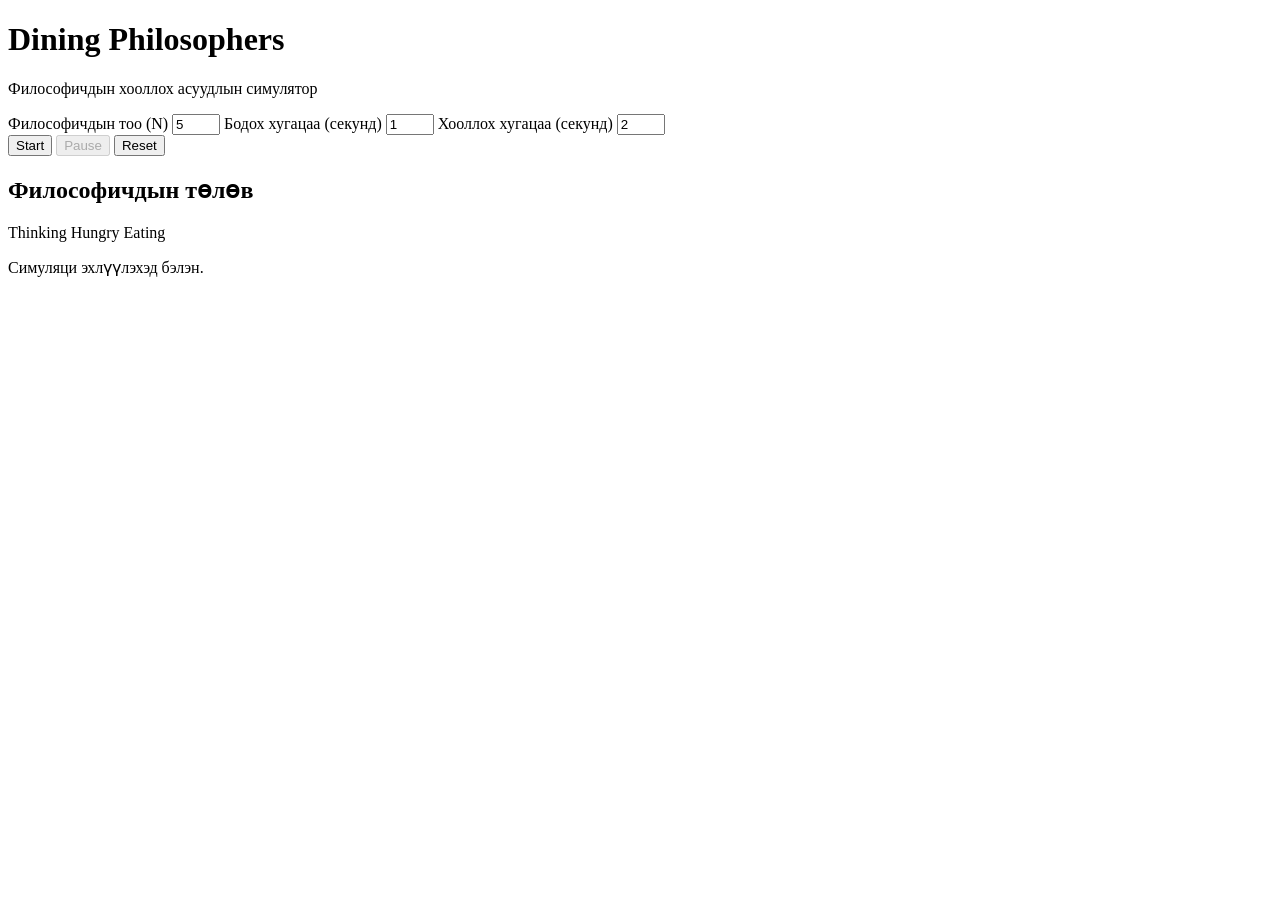
==== frontend/index.html @ 6805239f "Add simulatorAdd initial frontend HTML" ====
<!DOCTYPE html>
<html lang="mn">
<head>
  <meta charset="UTF-8">
  <meta name="viewport" content="width=device-width, initial-scale=1.0">
  <title>Dining Philosophers Simulator</title>
  <link rel="stylesheet" href="style.css">
</head>
<body>
  <main class="container">
    <header>
      <h1>Dining Philosophers</h1>
      <p>Философичдын хооллох асуудлын симулятор</p>
    </header>

    <section class="controls">
      <label>
        Философичдын тоо (N)
        <input id="count" type="number" min="2" max="10" value="5">
      </label>

      <label>
        Бодох хугацаа (секунд)
        <input id="thinkTime" type="number" min="1" max="10" value="1">
      </label>

      <label>
        Хооллох хугацаа (секунд)
        <input id="eatTime" type="number" min="1" max="10" value="2">
      </label>

      <div class="buttons">
        <button id="start">Start</button>
        <button id="pause" disabled>Pause</button>
        <button id="reset">Reset</button>
      </div>
    </section>

    <section class="simulation">
      <h2>Философичдын төлөв</h2>
      <div id="philosophers"></div>
    </section>

    <section class="legend">
      <span><i class="dot thinking-dot"></i> Thinking</span>
      <span><i class="dot hungry-dot"></i> Hungry</span>
      <span><i class="dot eating-dot"></i> Eating</span>
    </section>

    <p id="status" role="status">Симуляци эхлүүлэхэд бэлэн.</p>
  </main>

  <script src="script.js"></script>
</body>
</html>
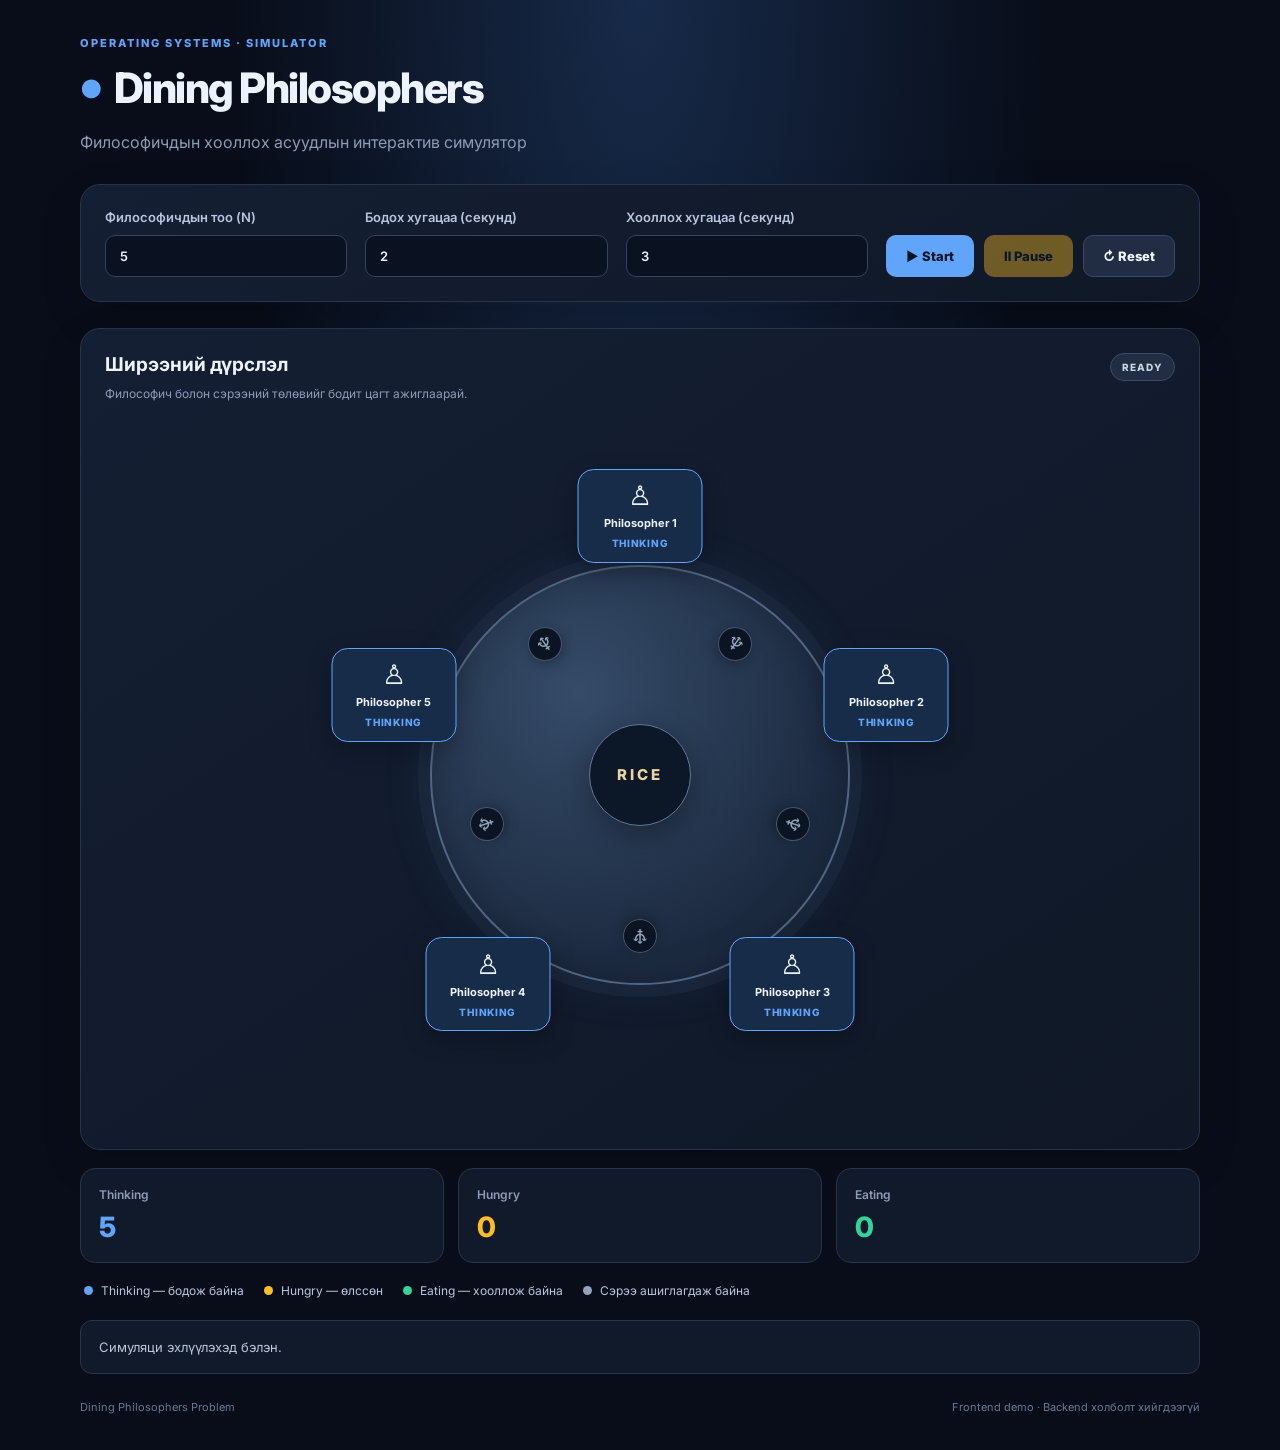
==== commit 9967598b: "feat: implement dining philosophers frontend visualizer" ====
--- a/frontend/index.html
+++ b/frontend/index.html
@@ -1,4 +1,3 @@
-
 <!DOCTYPE html>
 <html lang="mn">
 <head>
@@ -6,12 +5,14 @@
   <meta name="viewport" content="width=device-width, initial-scale=1.0">
   <title>Dining Philosophers Simulator</title>
   <link rel="stylesheet" href="style.css">
+  <script src="script.js" defer></script>
 </head>
 <body>
   <main class="container">
     <header>
+      <div class="eyebrow">OPERATING SYSTEMS · SIMULATOR</div>
       <h1>Dining Philosophers</h1>
-      <p>Философичдын хооллох асуудлын симулятор</p>
+      <p>Философичдын хооллох асуудлын интерактив симулятор</p>
     </header>
 
     <section class="controls">
@@ -22,35 +23,63 @@
 
       <label>
         Бодох хугацаа (секунд)
-        <input id="thinkTime" type="number" min="1" max="10" value="1">
+        <input id="thinkTime" type="number" min="1" max="10" value="2">
       </label>
 
       <label>
         Хооллох хугацаа (секунд)
-        <input id="eatTime" type="number" min="1" max="10" value="2">
+        <input id="eatTime" type="number" min="1" max="10" value="3">
       </label>
 
       <div class="buttons">
-        <button id="start">Start</button>
-        <button id="pause" disabled>Pause</button>
-        <button id="reset">Reset</button>
+        <button id="start" type="button">▶ Start</button>
+        <button id="pause" type="button" disabled>Ⅱ Pause</button>
+        <button id="reset" type="button">↻ Reset</button>
       </div>
     </section>
 
     <section class="simulation">
-      <h2>Философичдын төлөв</h2>
-      <div id="philosophers"></div>
+      <div class="section-heading">
+        <div>
+          <h2>Ширээний дүрслэл</h2>
+          <p class="subheading">Философич болон сэрээний төлөвийг бодит цагт ажиглаарай.</p>
+        </div>
+        <span id="runBadge" class="run-badge">READY</span>
+      </div>
+
+      <div id="philosophers" aria-label="Философичдын дугуй ширээ"></div>
     </section>
 
-    <section class="legend">
-      <span><i class="dot thinking-dot"></i> Thinking</span>
-      <span><i class="dot hungry-dot"></i> Hungry</span>
-      <span><i class="dot eating-dot"></i> Eating</span>
+    <section class="summary">
+      <div class="summary-card">
+        <span class="summary-label">Thinking</span>
+        <strong id="thinkingCount">5</strong>
+      </div>
+      <div class="summary-card">
+        <span class="summary-label">Hungry</span>
+        <strong id="hungryCount">0</strong>
+      </div>
+      <div class="summary-card">
+        <span class="summary-label">Eating</span>
+        <strong id="eatingCount">0</strong>
+      </div>
     </section>
 
-    <p id="status" role="status">Симуляци эхлүүлэхэд бэлэн.</p>
+    <section class="legend" aria-label="Төлөвийн тайлбар">
+      <span><i class="dot thinking-dot"></i> Thinking — бодож байна</span>
+      <span><i class="dot hungry-dot"></i> Hungry — өлссөн</span>
+      <span><i class="dot eating-dot"></i> Eating — хооллож байна</span>
+      <span><i class="dot fork-dot"></i> Сэрээ ашиглагдаж байна</span>
+    </section>
+
+    <p id="status" role="status" aria-live="polite">
+      Симуляци эхлүүлэхэд бэлэн.
+    </p>
+
+    <footer>
+      <span>Dining Philosophers Problem</span>
+      <span>Frontend demo · Backend холболт хийгдээгүй</span>
+    </footer>
   </main>
-
-  <script src="script.js"></script>
 </body>
-</html>
+</html>
--- a/frontend/style.css
+++ b/frontend/style.css
@@ -0,0 +1,509 @@
+@import url('https://fonts.googleapis.com/css2?family=Inter:wght@400;500;600;700;800&display=swap');
+
+:root {
+  color-scheme: dark;
+  --bg: #080d19;
+  --panel: #111a2b;
+  --border: #27344b;
+  --text: #edf3ff;
+  --muted: #8d9bb5;
+  --blue: #60a5fa;
+  --yellow: #fbbf24;
+  --green: #34d399;
+  --red: #fb7185;
+}
+
+* {
+  box-sizing: border-box;
+}
+
+body {
+  margin: 0;
+  min-height: 100vh;
+  padding: 36px 24px;
+  background:
+    radial-gradient(ellipse at 50% 0%, #172a49 0%, transparent 45%),
+    var(--bg);
+  color: var(--text);
+  font-family: 'Inter', Arial, sans-serif;
+}
+
+.container {
+  width: min(1120px, 100%);
+  margin: 0 auto;
+}
+
+header {
+  margin-bottom: 28px;
+}
+
+.eyebrow {
+  margin-bottom: 12px;
+  color: var(--blue);
+  font-size: 11px;
+  font-weight: 800;
+  letter-spacing: 2px;
+}
+
+header h1 {
+  margin: 0 0 10px;
+  font-size: clamp(28px, 4vw, 42px);
+  font-weight: 800;
+  letter-spacing: -1.5px;
+}
+
+header h1::before {
+  content: '●';
+  color: var(--blue);
+  font-size: 25px;
+  margin-right: 12px;
+  vertical-align: 5px;
+}
+
+header p,
+.subheading {
+  color: var(--muted);
+  line-height: 1.7;
+}
+
+.controls,
+.simulation {
+  padding: 24px;
+  background: linear-gradient(145deg, #141f33, #101827);
+  border: 1px solid var(--border);
+  border-radius: 20px;
+  box-shadow: 0 14px 40px #00000020;
+}
+
+.controls {
+  display: flex;
+  flex-wrap: wrap;
+  align-items: end;
+  gap: 18px;
+  margin: 26px 0;
+}
+
+label {
+  display: flex;
+  flex-direction: column;
+  gap: 10px;
+  color: #b8c5dc;
+  font-size: 13px;
+  font-weight: 600;
+  flex: 1 1 150px;
+}
+
+input {
+  width: 100%;
+  min-width: 0;
+  padding: 12px 14px;
+  border: 1px solid #34445f;
+  border-radius: 10px;
+  outline: none;
+  background: #0a1221;
+  color: var(--text);
+  font: inherit;
+  transition: border-color 0.2s, box-shadow 0.2s;
+}
+
+input:focus {
+  border-color: var(--blue);
+  box-shadow: 0 0 0 3px #60a5fa20;
+}
+
+.buttons {
+  display: flex;
+  flex-wrap: wrap;
+  gap: 10px;
+}
+
+button {
+  padding: 12px 19px;
+  border: 1px solid transparent;
+  border-radius: 10px;
+  background: var(--blue);
+  color: #071326;
+  font: inherit;
+  font-size: 13px;
+  font-weight: 800;
+  cursor: pointer;
+  transition: transform 0.2s, filter 0.2s;
+}
+
+button:hover:not(:disabled) {
+  transform: translateY(-2px);
+  filter: brightness(1.12);
+}
+
+button:disabled {
+  opacity: 0.4;
+  cursor: not-allowed;
+}
+
+#pause {
+  background: var(--yellow);
+}
+
+#reset {
+  border-color: #3b4a63;
+  background: #202d43;
+  color: var(--text);
+}
+
+.simulation {
+  overflow: hidden;
+}
+
+.section-heading {
+  display: flex;
+  justify-content: space-between;
+  align-items: flex-start;
+  gap: 16px;
+}
+
+.simulation h2 {
+  margin: 0 0 8px;
+  font-size: 19px;
+}
+
+.subheading {
+  margin: 0;
+  font-size: 12px;
+}
+
+.run-badge {
+  flex-shrink: 0;
+  padding: 7px 11px;
+  border: 1px solid #3b4a63;
+  border-radius: 20px;
+  background: #202d43;
+  color: #cbd5e1;
+  font-size: 10px;
+  font-weight: 800;
+  letter-spacing: 1px;
+}
+
+.run-badge.running {
+  border-color: #16856a;
+  background: #12372f;
+  color: var(--green);
+}
+
+.run-badge.paused {
+  border-color: #a87918;
+  background: #3a2d17;
+  color: var(--yellow);
+}
+
+#philosophers {
+  position: relative;
+  width: min(100%, 700px);
+  min-height: 350px;
+  aspect-ratio: 1;
+  margin: 20px auto 0;
+  isolation: isolate;
+}
+
+#philosophers::before {
+  content: '';
+  position: absolute;
+  z-index: -2;
+  inset: 20%;
+  border: 2px solid #526581;
+  border-radius: 50%;
+  background: radial-gradient(circle at 35% 30%, #354b68, #1c2a40 70%);
+  box-shadow:
+    0 0 0 12px #25344b55,
+    0 0 60px #60a5fa12,
+    inset 0 0 35px #00000035;
+}
+
+#philosophers::after {
+  content: 'RICE';
+  position: absolute;
+  z-index: -1;
+  top: 50%;
+  left: 50%;
+  display: grid;
+  place-items: center;
+  width: 100px;
+  height: 100px;
+  transform: translate(-50%, -50%);
+  border: 1px solid #607895;
+  border-radius: 50%;
+  background: #0c1728;
+  color: #e9d5a1;
+  font-size: 15px;
+  font-weight: 800;
+  letter-spacing: 3px;
+  box-shadow: 0 8px 30px #00000055;
+}
+
+.philosopher {
+  position: absolute;
+  z-index: 2;
+  top: var(--y, 50%);
+  left: var(--x, 50%);
+  display: flex;
+  flex-direction: column;
+  align-items: center;
+  justify-content: center;
+  gap: 7px;
+  width: clamp(76px, 18%, 125px);
+  min-height: 94px;
+  padding: 12px 7px;
+  transform: translate(-50%, -50%);
+  border: 1px solid #42516a;
+  border-radius: 16px;
+  background: #18253a;
+  color: var(--text);
+  text-align: center;
+  box-shadow: 0 8px 25px #00000040;
+  transition: background 0.25s, border-color 0.25s, box-shadow 0.25s;
+}
+
+.philosopher::before {
+  content: '♙';
+  font-size: 27px;
+  line-height: 1;
+}
+
+.philosopher div {
+  font-size: 11px;
+  font-weight: 700;
+}
+
+.philosopher p {
+  margin: 0;
+  font-size: 10px;
+  font-weight: 800;
+  letter-spacing: 0.7px;
+}
+
+.philosopher.thinking {
+  border-color: var(--blue);
+  background: #172c49;
+}
+
+.philosopher.thinking p {
+  color: var(--blue);
+}
+
+.philosopher.hungry {
+  border-color: var(--yellow);
+  background: #3a2d17;
+  box-shadow: 0 0 20px #fbbf2415;
+}
+
+.philosopher.hungry p {
+  color: var(--yellow);
+}
+
+.philosopher.eating {
+  border-color: var(--green);
+  background: #12372f;
+  box-shadow: 0 0 24px #34d39930;
+}
+
+.philosopher.eating p {
+  color: var(--green);
+}
+
+.fork {
+  position: absolute;
+  z-index: 1;
+  top: var(--y, 50%);
+  left: var(--x, 50%);
+  display: grid;
+  place-items: center;
+  width: 34px;
+  height: 34px;
+  transform: translate(-50%, -50%) rotate(var(--angle, 0deg));
+  border: 1px solid #475569;
+  border-radius: 50%;
+  background: #0b1423;
+  color: #94a3b8;
+  font-size: 20px;
+  box-shadow: 0 4px 12px #00000045;
+  transition: background 0.2s, color 0.2s, border-color 0.2s;
+}
+
+.fork.occupied {
+  border-color: var(--green);
+  background: #12372f;
+  color: var(--green);
+}
+
+.summary {
+  display: grid;
+  grid-template-columns: repeat(3, minmax(0, 1fr));
+  gap: 14px;
+  margin-top: 18px;
+}
+
+.summary-card {
+  padding: 18px;
+  border: 1px solid var(--border);
+  border-radius: 15px;
+  background: var(--panel);
+}
+
+.summary-label {
+  display: block;
+  margin-bottom: 8px;
+  color: var(--muted);
+  font-size: 12px;
+  font-weight: 600;
+}
+
+.summary-card strong {
+  font-size: 28px;
+  font-weight: 800;
+}
+
+.summary-card:nth-child(1) strong {
+  color: var(--blue);
+}
+
+.summary-card:nth-child(2) strong {
+  color: var(--yellow);
+}
+
+.summary-card:nth-child(3) strong {
+  color: var(--green);
+}
+
+.legend {
+  display: flex;
+  flex-wrap: wrap;
+  gap: 14px 20px;
+  margin: 20px 4px;
+  color: #bac7dc;
+  font-size: 12px;
+}
+
+.legend span {
+  display: flex;
+  align-items: center;
+  gap: 8px;
+}
+
+.dot {
+  display: inline-block;
+  width: 9px;
+  height: 9px;
+  flex-shrink: 0;
+  border-radius: 50%;
+}
+
+.thinking-dot {
+  background: var(--blue);
+}
+
+.hungry-dot {
+  background: var(--yellow);
+}
+
+.eating-dot {
+  background: var(--green);
+}
+
+.fork-dot {
+  background: #94a3b8;
+}
+
+#status {
+  margin-top: 22px;
+  padding: 16px 18px;
+  border: 1px solid var(--border);
+  border-radius: 12px;
+  background: var(--panel);
+  color: #bac7dc;
+  font-size: 13px;
+  line-height: 1.6;
+}
+
+footer {
+  display: flex;
+  justify-content: space-between;
+  flex-wrap: wrap;
+  gap: 10px;
+  margin-top: 26px;
+  color: #687893;
+  font-size: 11px;
+}
+
+@media (max-width: 600px) {
+  body {
+    padding: 22px 12px;
+  }
+
+  .controls,
+  .simulation {
+    padding: 16px;
+    border-radius: 15px;
+  }
+
+  .controls {
+    align-items: stretch;
+    flex-direction: column;
+  }
+
+  .buttons {
+    display: grid;
+    grid-template-columns: repeat(3, minmax(0, 1fr));
+  }
+
+  .buttons button {
+    padding: 12px 8px;
+  }
+
+  #philosophers {
+    min-height: 300px;
+  }
+
+  .philosopher {
+    width: 25%;
+    min-height: 72px;
+    padding: 7px 3px;
+    gap: 4px;
+    border-radius: 10px;
+  }
+
+  .philosopher::before {
+    font-size: 19px;
+  }
+
+  .philosopher div,
+  .philosopher p {
+    font-size: 8px;
+  }
+
+  #philosophers::after {
+    width: 65px;
+    height: 65px;
+    font-size: 11px;
+  }
+
+  .fork {
+    width: 25px;
+    height: 25px;
+    font-size: 16px;
+  }
+
+  .summary {
+    gap: 8px;
+  }
+
+  .summary-card {
+    padding: 12px;
+  }
+
+  .summary-card strong {
+    font-size: 23px;
+  }
+
+  .section-heading {
+    flex-direction: column;
+  }
+}
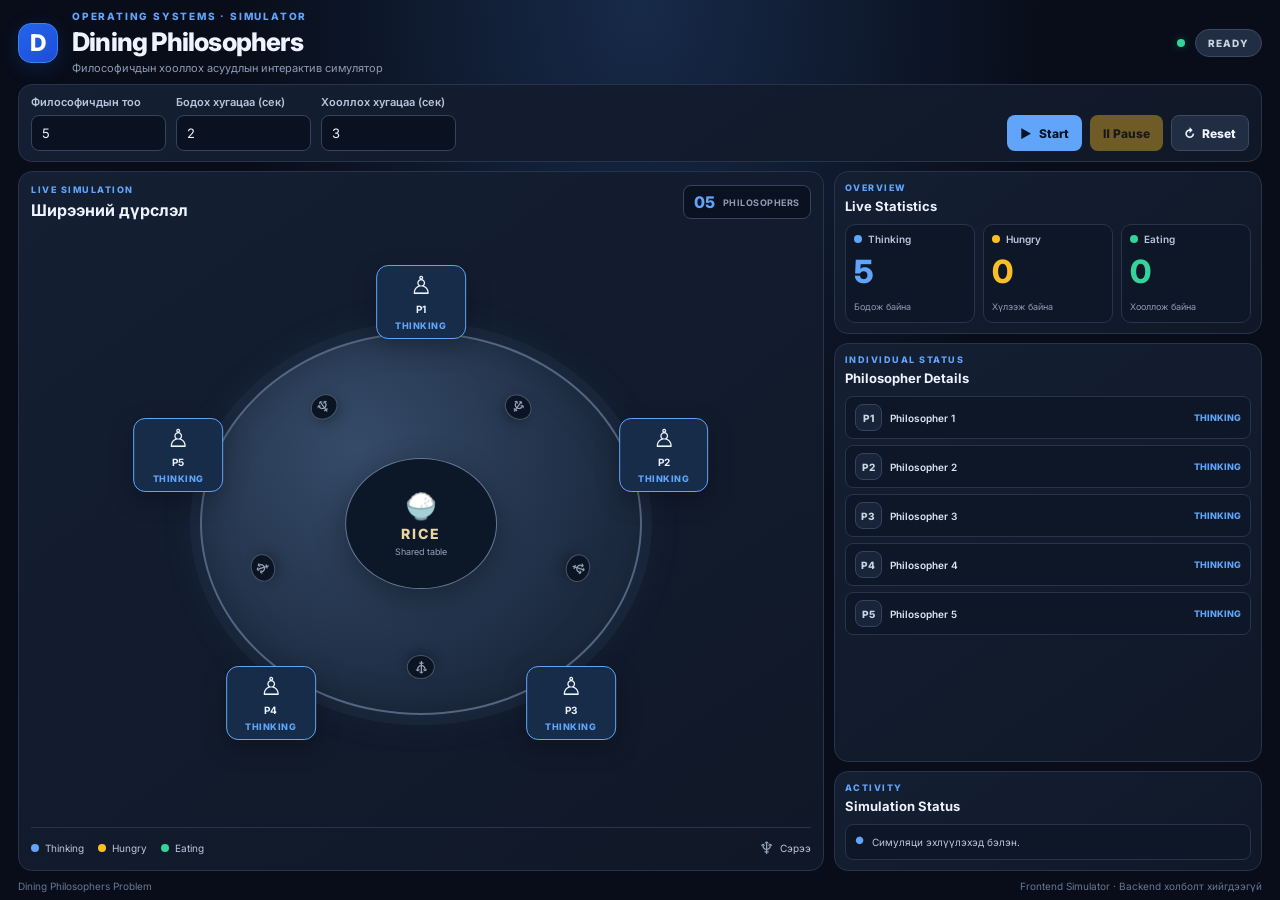
==== commit 230590b9: "update ui 1 panel" ====
--- a/frontend/index.html
+++ b/frontend/index.html
@@ -1,85 +1,224 @@
+
 <!DOCTYPE html>
 <html lang="mn">
 <head>
   <meta charset="UTF-8">
   <meta name="viewport" content="width=device-width, initial-scale=1.0">
+
   <title>Dining Philosophers Simulator</title>
+
+  <link rel="preconnect" href="https://fonts.googleapis.com">
+  <link rel="preconnect" href="https://fonts.gstatic.com" crossorigin>
+  <link
+    href="https://fonts.googleapis.com/css2?family=Inter:wght@400;500;600;700;800&display=swap"
+    rel="stylesheet"
+  >
+
   <link rel="stylesheet" href="style.css">
   <script src="script.js" defer></script>
 </head>
+
 <body>
-  <main class="container">
-    <header>
-      <div class="eyebrow">OPERATING SYSTEMS · SIMULATOR</div>
-      <h1>Dining Philosophers</h1>
-      <p>Философичдын хооллох асуудлын интерактив симулятор</p>
+  <main class="app">
+
+    <!-- HEADER -->
+    <header class="app-header">
+      <div class="brand">
+        <div class="brand-icon">D</div>
+
+        <div>
+          <div class="eyebrow">OPERATING SYSTEMS · SIMULATOR</div>
+          <h1>Dining Philosophers</h1>
+          <p>Философичдын хооллох асуудлын интерактив симулятор</p>
+        </div>
+      </div>
+
+      <div class="header-status">
+        <span class="status-indicator"></span>
+        <span id="runBadge" class="run-badge">READY</span>
+      </div>
     </header>
 
-    <section class="controls">
-      <label>
-        Философичдын тоо (N)
+    <!-- CONTROLS -->
+    <section class="controls-panel">
+      <div class="control-group">
+        <label for="count">Философичдын тоо</label>
         <input id="count" type="number" min="2" max="10" value="5">
-      </label>
-
-      <label>
-        Бодох хугацаа (секунд)
+      </div>
+
+      <div class="control-group">
+        <label for="thinkTime">Бодох хугацаа (сек)</label>
         <input id="thinkTime" type="number" min="1" max="10" value="2">
-      </label>
-
-      <label>
-        Хооллох хугацаа (секунд)
+      </div>
+
+      <div class="control-group">
+        <label for="eatTime">Хооллох хугацаа (сек)</label>
         <input id="eatTime" type="number" min="1" max="10" value="3">
-      </label>
-
-      <div class="buttons">
-        <button id="start" type="button">▶ Start</button>
-        <button id="pause" type="button" disabled>Ⅱ Pause</button>
-        <button id="reset" type="button">↻ Reset</button>
+      </div>
+
+      <div class="control-buttons">
+        <button id="start" class="btn btn-primary" type="button">
+          <span>▶</span> Start
+        </button>
+
+        <button id="pause" class="btn btn-warning" type="button" disabled>
+          <span>Ⅱ</span> Pause
+        </button>
+
+        <button id="reset" class="btn btn-secondary" type="button">
+          <span>↻</span> Reset
+        </button>
       </div>
     </section>
 
-    <section class="simulation">
-      <div class="section-heading">
-        <div>
-          <h2>Ширээний дүрслэл</h2>
-          <p class="subheading">Философич болон сэрээний төлөвийг бодит цагт ажиглаарай.</p>
-        </div>
-        <span id="runBadge" class="run-badge">READY</span>
-      </div>
-
-      <div id="philosophers" aria-label="Философичдын дугуй ширээ"></div>
+    <!-- MAIN DASHBOARD -->
+    <section class="dashboard">
+
+      <!-- LEFT: SIMULATION TABLE -->
+      <section class="simulation-panel">
+
+        <div class="panel-heading">
+          <div>
+            <div class="panel-eyebrow">LIVE SIMULATION</div>
+            <h2>Ширээний дүрслэл</h2>
+          </div>
+
+          <div class="table-counter">
+            <span id="philosopherTotal">05</span>
+            <span>PHILOSOPHERS</span>
+          </div>
+        </div>
+
+        <div class="table-stage">
+          <div id="philosophers" aria-label="Философичдын дугуй ширээ">
+
+            <div class="table-center">
+              <div class="rice-icon">🍚</div>
+              <span>RICE</span>
+              <small>Shared table</small>
+            </div>
+
+          </div>
+        </div>
+
+        <div class="table-footer">
+          <div class="table-legend">
+            <span>
+              <i class="legend-dot thinking-dot"></i>
+              Thinking
+            </span>
+
+            <span>
+              <i class="legend-dot hungry-dot"></i>
+              Hungry
+            </span>
+
+            <span>
+              <i class="legend-dot eating-dot"></i>
+              Eating
+            </span>
+          </div>
+
+          <div class="fork-legend">
+            <span class="fork-symbol">♆</span>
+            Сэрээ
+          </div>
+        </div>
+
+      </section>
+
+      <!-- RIGHT: INFORMATION PANEL -->
+      <aside class="information-panel">
+
+        <!-- STATISTICS -->
+        <section class="stats-panel">
+
+          <div class="panel-heading compact-heading">
+            <div>
+              <div class="panel-eyebrow">OVERVIEW</div>
+              <h2>Live Statistics</h2>
+            </div>
+          </div>
+
+          <div class="stats-grid">
+
+            <div class="stat-card thinking-card">
+              <div class="stat-top">
+                <span class="legend-dot thinking-dot"></span>
+                <span>Thinking</span>
+              </div>
+
+              <strong id="thinkingCount">5</strong>
+              <small>Бодож байна</small>
+            </div>
+
+            <div class="stat-card hungry-card">
+              <div class="stat-top">
+                <span class="legend-dot hungry-dot"></span>
+                <span>Hungry</span>
+              </div>
+
+              <strong id="hungryCount">0</strong>
+              <small>Хүлээж байна</small>
+            </div>
+
+            <div class="stat-card eating-card">
+              <div class="stat-top">
+                <span class="legend-dot eating-dot"></span>
+                <span>Eating</span>
+              </div>
+
+              <strong id="eatingCount">0</strong>
+              <small>Хооллож байна</small>
+            </div>
+
+          </div>
+
+        </section>
+
+        <!-- PHILOSOPHER DETAILS -->
+        <section class="philosopher-panel">
+
+          <div class="panel-heading compact-heading">
+            <div>
+              <div class="panel-eyebrow">INDIVIDUAL STATUS</div>
+              <h2>Philosopher Details</h2>
+            </div>
+          </div>
+
+          <div id="philosopherDetails" class="philosopher-details"></div>
+
+        </section>
+
+        <!-- EVENT LOG -->
+        <section class="event-panel">
+
+          <div class="panel-heading compact-heading">
+            <div>
+              <div class="panel-eyebrow">ACTIVITY</div>
+              <h2>Simulation Status</h2>
+            </div>
+          </div>
+
+          <div class="event-content">
+            <span class="event-icon">●</span>
+            <p id="status" role="status" aria-live="polite">
+              Симуляци эхлүүлэхэд бэлэн.
+            </p>
+          </div>
+
+        </section>
+
+      </aside>
+
     </section>
 
-    <section class="summary">
-      <div class="summary-card">
-        <span class="summary-label">Thinking</span>
-        <strong id="thinkingCount">5</strong>
-      </div>
-      <div class="summary-card">
-        <span class="summary-label">Hungry</span>
-        <strong id="hungryCount">0</strong>
-      </div>
-      <div class="summary-card">
-        <span class="summary-label">Eating</span>
-        <strong id="eatingCount">0</strong>
-      </div>
-    </section>
-
-    <section class="legend" aria-label="Төлөвийн тайлбар">
-      <span><i class="dot thinking-dot"></i> Thinking — бодож байна</span>
-      <span><i class="dot hungry-dot"></i> Hungry — өлссөн</span>
-      <span><i class="dot eating-dot"></i> Eating — хооллож байна</span>
-      <span><i class="dot fork-dot"></i> Сэрээ ашиглагдаж байна</span>
-    </section>
-
-    <p id="status" role="status" aria-live="polite">
-      Симуляци эхлүүлэхэд бэлэн.
-    </p>
-
-    <footer>
+    <!-- FOOTER -->
+    <footer class="app-footer">
       <span>Dining Philosophers Problem</span>
-      <span>Frontend demo · Backend холболт хийгдээгүй</span>
+      <span>Frontend Simulator · Backend холболт хийгдээгүй</span>
     </footer>
+
   </main>
 </body>
-</html>+</html>
--- a/frontend/style.css
+++ b/frontend/style.css
@@ -1,183 +1,155 @@
-@import url('https://fonts.googleapis.com/css2?family=Inter:wght@400;500;600;700;800&display=swap');
 
 :root {
   color-scheme: dark;
+
   --bg: #080d19;
   --panel: #111a2b;
+  --panel-light: #17243a;
   --border: #27344b;
+
   --text: #edf3ff;
   --muted: #8d9bb5;
+
   --blue: #60a5fa;
   --yellow: #fbbf24;
   --green: #34d399;
   --red: #fb7185;
+
+  --radius: 14px;
 }
 
 * {
   box-sizing: border-box;
 }
 
+html {
+  height: 100%;
+}
+
 body {
   margin: 0;
-  min-height: 100vh;
-  padding: 36px 24px;
+  min-height: 100%;
   background:
     radial-gradient(ellipse at 50% 0%, #172a49 0%, transparent 45%),
     var(--bg);
+
   color: var(--text);
-  font-family: 'Inter', Arial, sans-serif;
-}
-
-.container {
-  width: min(1120px, 100%);
+  font-family: "Inter", Arial, sans-serif;
+}
+
+button,
+input {
+  font: inherit;
+}
+
+/* APP LAYOUT */
+
+.app {
+  width: 100%;
+  max-width: 1920px;
+  height: 100vh;
+  height: 100dvh;
+
   margin: 0 auto;
-}
-
-header {
-  margin-bottom: 28px;
+  padding: 14px 24px 10px;
+
+  display: flex;
+  flex-direction: column;
+  gap: 12px;
+
+  overflow: hidden;
+}
+
+/* HEADER */
+
+.app-header {
+  display: flex;
+  align-items: center;
+  justify-content: space-between;
+  gap: 20px;
+
+  flex-shrink: 0;
+  min-height: 66px;
+}
+
+.brand {
+  display: flex;
+  align-items: center;
+  gap: 14px;
+}
+
+.brand-icon {
+  display: grid;
+  place-items: center;
+
+  width: 46px;
+  height: 46px;
+
+  flex-shrink: 0;
+
+  border: 1px solid #3b82f6;
+  border-radius: 13px;
+
+  background: linear-gradient(145deg, #2563eb, #1d4ed8);
+
+  color: white;
+  font-size: 23px;
+  font-weight: 800;
+
+  box-shadow: 0 5px 20px #2563eb30;
 }
 
 .eyebrow {
-  margin-bottom: 12px;
+  margin-bottom: 4px;
+
   color: var(--blue);
+  font-size: 10px;
+  font-weight: 800;
+  letter-spacing: 1.8px;
+}
+
+.app-header h1 {
+  margin: 0;
+
+  font-size: clamp(20px, 2vw, 28px);
+  font-weight: 800;
+  letter-spacing: -0.8px;
+}
+
+.app-header p {
+  margin: 4px 0 0;
+
+  color: var(--muted);
   font-size: 11px;
-  font-weight: 800;
-  letter-spacing: 2px;
-}
-
-header h1 {
-  margin: 0 0 10px;
-  font-size: clamp(28px, 4vw, 42px);
-  font-weight: 800;
-  letter-spacing: -1.5px;
-}
-
-header h1::before {
-  content: '●';
-  color: var(--blue);
-  font-size: 25px;
-  margin-right: 12px;
-  vertical-align: 5px;
-}
-
-header p,
-.subheading {
-  color: var(--muted);
-  line-height: 1.7;
-}
-
-.controls,
-.simulation {
-  padding: 24px;
-  background: linear-gradient(145deg, #141f33, #101827);
-  border: 1px solid var(--border);
-  border-radius: 20px;
-  box-shadow: 0 14px 40px #00000020;
-}
-
-.controls {
-  display: flex;
-  flex-wrap: wrap;
-  align-items: end;
-  gap: 18px;
-  margin: 26px 0;
-}
-
-label {
-  display: flex;
-  flex-direction: column;
+}
+
+.header-status {
+  display: flex;
+  align-items: center;
   gap: 10px;
-  color: #b8c5dc;
-  font-size: 13px;
-  font-weight: 600;
-  flex: 1 1 150px;
-}
-
-input {
-  width: 100%;
-  min-width: 0;
-  padding: 12px 14px;
-  border: 1px solid #34445f;
-  border-radius: 10px;
-  outline: none;
-  background: #0a1221;
-  color: var(--text);
-  font: inherit;
-  transition: border-color 0.2s, box-shadow 0.2s;
-}
-
-input:focus {
-  border-color: var(--blue);
-  box-shadow: 0 0 0 3px #60a5fa20;
-}
-
-.buttons {
-  display: flex;
-  flex-wrap: wrap;
-  gap: 10px;
-}
-
-button {
-  padding: 12px 19px;
-  border: 1px solid transparent;
-  border-radius: 10px;
-  background: var(--blue);
-  color: #071326;
-  font: inherit;
-  font-size: 13px;
-  font-weight: 800;
-  cursor: pointer;
-  transition: transform 0.2s, filter 0.2s;
-}
-
-button:hover:not(:disabled) {
-  transform: translateY(-2px);
-  filter: brightness(1.12);
-}
-
-button:disabled {
-  opacity: 0.4;
-  cursor: not-allowed;
-}
-
-#pause {
-  background: var(--yellow);
-}
-
-#reset {
-  border-color: #3b4a63;
-  background: #202d43;
-  color: var(--text);
-}
-
-.simulation {
-  overflow: hidden;
-}
-
-.section-heading {
-  display: flex;
-  justify-content: space-between;
-  align-items: flex-start;
-  gap: 16px;
-}
-
-.simulation h2 {
-  margin: 0 0 8px;
-  font-size: 19px;
-}
-
-.subheading {
-  margin: 0;
-  font-size: 12px;
+
+  flex-shrink: 0;
+}
+
+.status-indicator {
+  width: 8px;
+  height: 8px;
+
+  border-radius: 50%;
+  background: var(--green);
+
+  box-shadow: 0 0 10px #34d39950;
 }
 
 .run-badge {
-  flex-shrink: 0;
-  padding: 7px 11px;
+  padding: 7px 12px;
+
   border: 1px solid #3b4a63;
   border-radius: 20px;
+
   background: #202d43;
   color: #cbd5e1;
+
   font-size: 10px;
   font-weight: 800;
   letter-spacing: 1px;
@@ -195,89 +167,352 @@
   color: var(--yellow);
 }
 
+/* CONTROLS */
+
+.controls-panel {
+  display: flex;
+  align-items: end;
+  gap: 14px;
+
+  flex-shrink: 0;
+
+  padding: 12px 16px;
+
+  border: 1px solid var(--border);
+  border-radius: var(--radius);
+
+  background: linear-gradient(145deg, #141f33, #101827);
+}
+
+.control-group {
+  display: flex;
+  flex-direction: column;
+  gap: 6px;
+
+  width: 150px;
+  min-width: 0;
+}
+
+.control-group label {
+  color: #b8c5dc;
+  font-size: 11px;
+  font-weight: 600;
+}
+
+.control-group input {
+  width: 100%;
+  height: 36px;
+
+  padding: 0 10px;
+
+  border: 1px solid #34445f;
+  border-radius: 8px;
+
+  outline: none;
+
+  background: #0a1221;
+  color: var(--text);
+
+  font-size: 13px;
+
+  transition:
+    border-color 0.2s,
+    box-shadow 0.2s;
+}
+
+.control-group input:focus {
+  border-color: var(--blue);
+  box-shadow: 0 0 0 3px #60a5fa20;
+}
+
+.control-buttons {
+  display: flex;
+  gap: 8px;
+
+  margin-left: auto;
+}
+
+.btn {
+  display: inline-flex;
+  align-items: center;
+  justify-content: center;
+  gap: 7px;
+
+  height: 36px;
+  padding: 0 15px;
+
+  border: 1px solid transparent;
+  border-radius: 8px;
+
+  font-size: 12px;
+  font-weight: 800;
+
+  cursor: pointer;
+
+  transition:
+    transform 0.2s,
+    filter 0.2s;
+}
+
+.btn:hover:not(:disabled) {
+  transform: translateY(-1px);
+  filter: brightness(1.1);
+}
+
+.btn:disabled {
+  opacity: 0.4;
+  cursor: not-allowed;
+}
+
+.btn-primary {
+  background: var(--blue);
+  color: #071326;
+}
+
+.btn-warning {
+  background: var(--yellow);
+  color: #241805;
+}
+
+.btn-secondary {
+  border-color: #3b4a63;
+  background: #202d43;
+  color: var(--text);
+}
+
+/* MAIN DASHBOARD */
+
+.dashboard {
+  display: grid;
+
+  grid-template-columns:
+    minmax(0, 1.65fr)
+    minmax(310px, 0.85fr);
+
+  gap: 14px;
+
+  flex: 1;
+  min-height: 0;
+}
+
+/* PANEL SHARED */
+
+.simulation-panel,
+.information-panel > section {
+  border: 1px solid var(--border);
+  border-radius: var(--radius);
+
+  background: linear-gradient(145deg, #141f33, #101827);
+}
+
+.simulation-panel {
+  display: flex;
+  flex-direction: column;
+
+  min-width: 0;
+  min-height: 0;
+
+  padding: 16px;
+
+  overflow: hidden;
+}
+
+.panel-heading {
+  display: flex;
+  align-items: center;
+  justify-content: space-between;
+  gap: 12px;
+
+  flex-shrink: 0;
+}
+
+.panel-eyebrow {
+  margin-bottom: 5px;
+
+  color: var(--blue);
+  font-size: 9px;
+  font-weight: 800;
+  letter-spacing: 1.5px;
+}
+
+.panel-heading h2 {
+  margin: 0;
+
+  font-size: 16px;
+  font-weight: 700;
+}
+
+.table-counter {
+  display: flex;
+  align-items: center;
+  gap: 8px;
+
+  padding: 6px 10px;
+
+  border: 1px solid #34445f;
+  border-radius: 8px;
+
+  background: #0a1221;
+}
+
+.table-counter span:first-child {
+  color: var(--blue);
+  font-size: 16px;
+  font-weight: 800;
+}
+
+.table-counter span:last-child {
+  color: var(--muted);
+  font-size: 9px;
+  font-weight: 700;
+  letter-spacing: 0.5px;
+}
+
+/* TABLE STAGE */
+
+.table-stage {
+  display: flex;
+  align-items: center;
+  justify-content: center;
+
+  flex: 1;
+  min-height: 0;
+
+  padding: 4px;
+}
+
 #philosophers {
   position: relative;
-  width: min(100%, 700px);
-  min-height: 350px;
+
+  width: min(100%, 100%, calc(100dvh - 210px));
+  max-height: 100%;
   aspect-ratio: 1;
-  margin: 20px auto 0;
+
   isolation: isolate;
 }
 
+/* TABLE */
+
 #philosophers::before {
-  content: '';
+  content: "";
+
   position: absolute;
   z-index: -2;
-  inset: 20%;
+
+  inset: 18%;
+
   border: 2px solid #526581;
   border-radius: 50%;
-  background: radial-gradient(circle at 35% 30%, #354b68, #1c2a40 70%);
+
+  background:
+    radial-gradient(circle at 35% 30%, #354b68, #1c2a40 70%);
+
   box-shadow:
-    0 0 0 12px #25344b55,
-    0 0 60px #60a5fa12,
+    0 0 0 10px #25344b55,
+    0 0 50px #60a5fa12,
     inset 0 0 35px #00000035;
 }
 
-#philosophers::after {
-  content: 'RICE';
+/* TABLE CENTER */
+
+.table-center {
   position: absolute;
   z-index: -1;
+
   top: 50%;
   left: 50%;
-  display: grid;
-  place-items: center;
-  width: 100px;
-  height: 100px;
+
+  display: flex;
+  flex-direction: column;
+  align-items: center;
+  justify-content: center;
+  gap: 4px;
+
+  width: 22%;
+  height: 22%;
+
   transform: translate(-50%, -50%);
+
   border: 1px solid #607895;
   border-radius: 50%;
+
   background: #0c1728;
+
+  box-shadow: 0 8px 30px #00000055;
+}
+
+.rice-icon {
+  font-size: clamp(16px, 2vw, 30px);
+}
+
+.table-center > span {
   color: #e9d5a1;
-  font-size: 15px;
+  font-size: clamp(10px, 1.1vw, 15px);
   font-weight: 800;
-  letter-spacing: 3px;
-  box-shadow: 0 8px 30px #00000055;
-}
+  letter-spacing: 2px;
+}
+
+.table-center small {
+  color: #94a3b8;
+  font-size: clamp(7px, 0.7vw, 10px);
+}
+
+/* PHILOSOPHERS */
 
 .philosopher {
   position: absolute;
   z-index: 2;
+
   top: var(--y, 50%);
   left: var(--x, 50%);
+
   display: flex;
   flex-direction: column;
   align-items: center;
   justify-content: center;
-  gap: 7px;
-  width: clamp(76px, 18%, 125px);
-  min-height: 94px;
-  padding: 12px 7px;
+  gap: 5px;
+
+  width: clamp(66px, 13%, 108px);
+  min-height: 70px;
+
+  padding: 7px 4px;
+
   transform: translate(-50%, -50%);
+
   border: 1px solid #42516a;
-  border-radius: 16px;
+  border-radius: 12px;
+
   background: #18253a;
   color: var(--text);
+
   text-align: center;
+
   box-shadow: 0 8px 25px #00000040;
-  transition: background 0.25s, border-color 0.25s, box-shadow 0.25s;
+
+  transition:
+    background 0.25s,
+    border-color 0.25s,
+    box-shadow 0.25s;
 }
 
 .philosopher::before {
-  content: '♙';
-  font-size: 27px;
+  content: "♙";
+
+  font-size: clamp(18px, 2vw, 25px);
   line-height: 1;
 }
 
 .philosopher div {
-  font-size: 11px;
+  font-size: 10px;
   font-weight: 700;
 }
 
 .philosopher p {
   margin: 0;
-  font-size: 10px;
+
+  font-size: 9px;
   font-weight: 800;
-  letter-spacing: 0.7px;
+  letter-spacing: 0.5px;
 }
 
 .philosopher.thinking {
@@ -292,6 +527,7 @@
 .philosopher.hungry {
   border-color: var(--yellow);
   background: #3a2d17;
+
   box-shadow: 0 0 20px #fbbf2415;
 }
 
@@ -302,30 +538,47 @@
 .philosopher.eating {
   border-color: var(--green);
   background: #12372f;
+
   box-shadow: 0 0 24px #34d39930;
 }
 
 .philosopher.eating p {
   color: var(--green);
 }
+
+/* FORKS */
 
 .fork {
   position: absolute;
   z-index: 1;
+
   top: var(--y, 50%);
   left: var(--x, 50%);
+
   display: grid;
   place-items: center;
-  width: 34px;
-  height: 34px;
-  transform: translate(-50%, -50%) rotate(var(--angle, 0deg));
+
+  width: clamp(24px, 4%, 32px);
+  height: clamp(24px, 4%, 32px);
+
+  transform:
+    translate(-50%, -50%)
+    rotate(var(--angle, 0deg));
+
   border: 1px solid #475569;
   border-radius: 50%;
+
   background: #0b1423;
   color: #94a3b8;
-  font-size: 20px;
+
+  font-size: 17px;
+
   box-shadow: 0 4px 12px #00000045;
-  transition: background 0.2s, color 0.2s, border-color 0.2s;
+
+  transition:
+    background 0.2s,
+    color 0.2s,
+    border-color 0.2s;
 }
 
 .fork.occupied {
@@ -334,65 +587,257 @@
   color: var(--green);
 }
 
-.summary {
+/* TABLE FOOTER */
+
+.table-footer {
+  display: flex;
+  align-items: center;
+  justify-content: space-between;
+  gap: 10px;
+
+  flex-shrink: 0;
+
+  padding-top: 10px;
+
+  border-top: 1px solid #27344b;
+}
+
+.table-legend {
+  display: flex;
+  flex-wrap: wrap;
+  gap: 14px;
+}
+
+.table-legend span,
+.fork-legend {
+  display: flex;
+  align-items: center;
+  gap: 6px;
+
+  color: #bac7dc;
+  font-size: 10px;
+}
+
+.fork-symbol {
+  color: #94a3b8;
+  font-size: 17px;
+}
+
+/* RIGHT PANEL */
+
+.information-panel {
+  display: flex;
+  flex-direction: column;
+  gap: 12px;
+
+  min-width: 0;
+  min-height: 0;
+}
+
+.information-panel > section {
+  padding: 13px;
+}
+
+.compact-heading {
+  margin-bottom: 10px;
+}
+
+.compact-heading h2 {
+  font-size: 13px;
+}
+
+/* STATISTICS */
+
+.stats-panel {
+  flex-shrink: 0;
+}
+
+.stats-grid {
   display: grid;
   grid-template-columns: repeat(3, minmax(0, 1fr));
-  gap: 14px;
-  margin-top: 18px;
-}
-
-.summary-card {
-  padding: 18px;
+  gap: 8px;
+}
+
+.stat-card {
+  min-width: 0;
+
+  padding: 10px;
+
   border: 1px solid var(--border);
-  border-radius: 15px;
-  background: var(--panel);
-}
-
-.summary-label {
+  border-radius: 10px;
+
+  background: #0d1728;
+}
+
+.stat-top {
+  display: flex;
+  align-items: center;
+  gap: 6px;
+
+  color: #bac7dc;
+  font-size: 10px;
+  font-weight: 600;
+}
+
+.stat-card strong {
   display: block;
-  margin-bottom: 8px;
+
+  margin: 7px 0 3px;
+
+  font-size: clamp(22px, 2.5vw, 32px);
+  font-weight: 800;
+}
+
+.stat-card small {
   color: var(--muted);
-  font-size: 12px;
+  font-size: 9px;
+}
+
+.thinking-card strong {
+  color: var(--blue);
+}
+
+.hungry-card strong {
+  color: var(--yellow);
+}
+
+.eating-card strong {
+  color: var(--green);
+}
+
+/* DETAILS */
+
+.philosopher-panel {
+  display: flex;
+  flex-direction: column;
+
+  flex: 1;
+  min-height: 0;
+}
+
+.philosopher-details {
+  display: flex;
+  flex-direction: column;
+  gap: 6px;
+
+  min-height: 0;
+
+  overflow-y: auto;
+
+  scrollbar-width: thin;
+  scrollbar-color: #34445f transparent;
+}
+
+.philosopher-row {
+  display: flex;
+  align-items: center;
+  justify-content: space-between;
+  gap: 8px;
+
+  padding: 7px 9px;
+
+  border: 1px solid #27344b;
+  border-radius: 8px;
+
+  background: #0d1728;
+}
+
+.philosopher-row-left {
+  display: flex;
+  align-items: center;
+  gap: 8px;
+
+  min-width: 0;
+}
+
+.philosopher-number {
+  display: grid;
+  place-items: center;
+
+  width: 27px;
+  height: 27px;
+
+  flex-shrink: 0;
+
+  border: 1px solid #34445f;
+  border-radius: 8px;
+
+  background: #17243a;
+  color: #cbd5e1;
+
+  font-size: 10px;
+  font-weight: 800;
+}
+
+.philosopher-name {
+  color: #dbe5f5;
+  font-size: 10px;
   font-weight: 600;
 }
 
-.summary-card strong {
-  font-size: 28px;
+.philosopher-state {
+  flex-shrink: 0;
+
+  font-size: 9px;
   font-weight: 800;
 }
 
-.summary-card:nth-child(1) strong {
+.philosopher-row.thinking .philosopher-state {
   color: var(--blue);
 }
 
-.summary-card:nth-child(2) strong {
+.philosopher-row.hungry .philosopher-state {
   color: var(--yellow);
 }
 
-.summary-card:nth-child(3) strong {
+.philosopher-row.eating .philosopher-state {
   color: var(--green);
 }
 
-.legend {
-  display: flex;
-  flex-wrap: wrap;
-  gap: 14px 20px;
-  margin: 20px 4px;
+/* STATUS */
+
+.event-panel {
+  flex-shrink: 0;
+}
+
+.event-content {
+  display: flex;
+  align-items: flex-start;
+  gap: 8px;
+
+  padding: 9px;
+
+  border: 1px solid #27344b;
+  border-radius: 8px;
+
+  background: #0d1728;
+}
+
+.event-icon {
+  flex-shrink: 0;
+
+  color: var(--blue);
+  font-size: 10px;
+}
+
+#status {
+  margin: 0;
+
   color: #bac7dc;
-  font-size: 12px;
-}
-
-.legend span {
-  display: flex;
-  align-items: center;
-  gap: 8px;
-}
-
-.dot {
+  font-size: 10px;
+  line-height: 1.6;
+}
+
+/* LEGEND */
+
+.legend-dot {
   display: inline-block;
-  width: 9px;
-  height: 9px;
-  flex-shrink: 0;
+
+  width: 8px;
+  height: 8px;
+
+  flex-shrink: 0;
+
   border-radius: 50%;
 }
 
@@ -408,102 +853,339 @@
   background: var(--green);
 }
 
-.fork-dot {
-  background: #94a3b8;
-}
-
-#status {
-  margin-top: 22px;
-  padding: 16px 18px;
-  border: 1px solid var(--border);
-  border-radius: 12px;
-  background: var(--panel);
-  color: #bac7dc;
-  font-size: 13px;
-  line-height: 1.6;
-}
-
-footer {
-  display: flex;
+/* FOOTER */
+
+.app-footer {
+  display: flex;
+  align-items: center;
   justify-content: space-between;
-  flex-wrap: wrap;
   gap: 10px;
-  margin-top: 26px;
+
+  flex-shrink: 0;
+
   color: #687893;
-  font-size: 11px;
-}
+  font-size: 10px;
+}
+
+/* 1366 x 768 */
+
+@media (max-width: 1500px) {
+  .app {
+    padding: 10px 18px 8px;
+    gap: 9px;
+  }
+
+  .app-header {
+    min-height: 58px;
+  }
+
+  .brand-icon {
+    width: 40px;
+    height: 40px;
+  }
+
+  .controls-panel {
+    padding: 10px 12px;
+    gap: 10px;
+  }
+
+  .control-group {
+    width: 135px;
+  }
+
+  .btn {
+    padding: 0 12px;
+  }
+
+  .dashboard {
+    grid-template-columns:
+      minmax(0, 1.6fr)
+      minmax(300px, 0.85fr);
+
+    gap: 10px;
+  }
+
+  .simulation-panel {
+    padding: 12px;
+  }
+
+  .information-panel {
+    gap: 9px;
+  }
+
+  .information-panel > section {
+    padding: 10px;
+  }
+
+  .stat-card {
+    padding: 8px;
+  }
+
+  .philosopher {
+    min-height: 62px;
+  }
+}
+
+/* LARGE DESKTOP */
+
+@media (min-width: 1501px) {
+  .app {
+    padding: 20px 32px 14px;
+    gap: 16px;
+  }
+
+  .app-header {
+    min-height: 80px;
+  }
+
+  .controls-panel {
+    padding: 16px 20px;
+    gap: 20px;
+  }
+
+  .control-group {
+    width: 175px;
+  }
+
+  .control-group input,
+  .btn {
+    height: 42px;
+  }
+
+  .dashboard {
+    gap: 18px;
+  }
+
+  .simulation-panel {
+    padding: 22px;
+  }
+
+  .information-panel {
+    gap: 16px;
+  }
+
+  .information-panel > section {
+    padding: 18px;
+  }
+
+  .philosopher {
+    min-height: 90px;
+    border-radius: 16px;
+  }
+
+  .philosopher div {
+    font-size: 12px;
+  }
+
+  .philosopher p {
+    font-size: 10px;
+  }
+
+  .philosopher-row {
+    padding: 10px 12px;
+  }
+
+  .philosopher-name {
+    font-size: 11px;
+  }
+
+  .philosopher-state {
+    font-size: 10px;
+  }
+}
+
+/* TABLET */
+
+@media (max-width: 900px) {
+  .app {
+    height: auto;
+    min-height: 100dvh;
+
+    overflow: visible;
+  }
+
+  .dashboard {
+    grid-template-columns: 1fr;
+  }
+
+  .simulation-panel {
+    min-height: 500px;
+  }
+
+  #philosophers {
+    width: min(100%, 500px);
+  }
+
+  .information-panel {
+    display: grid;
+    grid-template-columns: 1fr 1fr;
+  }
+
+  .philosopher-panel {
+    min-height: 300px;
+  }
+}
+
+/* MOBILE */
 
 @media (max-width: 600px) {
-  body {
-    padding: 22px 12px;
-  }
-
-  .controls,
-  .simulation {
-    padding: 16px;
-    border-radius: 15px;
-  }
-
-  .controls {
+  .app {
+    padding: 12px;
+    gap: 12px;
+  }
+
+  .app-header {
+    align-items: flex-start;
+  }
+
+  .brand {
+    gap: 10px;
+  }
+
+  .brand-icon {
+    width: 36px;
+    height: 36px;
+  }
+
+  .app-header h1 {
+    font-size: 19px;
+  }
+
+  .app-header p {
+    font-size: 10px;
+  }
+
+  .eyebrow {
+    font-size: 8px;
+    letter-spacing: 1px;
+  }
+
+  .header-status {
+    gap: 5px;
+  }
+
+  .run-badge {
+    padding: 6px 8px;
+    font-size: 8px;
+  }
+
+  .controls-panel {
+    flex-direction: column;
     align-items: stretch;
-    flex-direction: column;
-  }
-
-  .buttons {
+
+    padding: 12px;
+  }
+
+  .control-group {
+    width: 100%;
+  }
+
+  .control-buttons {
     display: grid;
     grid-template-columns: repeat(3, minmax(0, 1fr));
-  }
-
-  .buttons button {
-    padding: 12px 8px;
-  }
-
-  #philosophers {
-    min-height: 300px;
-  }
-
-  .philosopher {
-    width: 25%;
-    min-height: 72px;
-    padding: 7px 3px;
-    gap: 4px;
-    border-radius: 10px;
-  }
-
-  .philosopher::before {
-    font-size: 19px;
-  }
-
-  .philosopher div,
-  .philosopher p {
-    font-size: 8px;
-  }
-
-  #philosophers::after {
-    width: 65px;
-    height: 65px;
-    font-size: 11px;
-  }
-
-  .fork {
-    width: 25px;
-    height: 25px;
-    font-size: 16px;
-  }
-
-  .summary {
+
+    margin-left: 0;
+  }
+
+  .btn {
+    padding: 0 8px;
+  }
+
+  .simulation-panel {
+    min-height: 390px;
+    padding: 12px;
+  }
+
+  .table-counter {
+    padding: 5px 7px;
+  }
+
+  .table-counter span:last-child {
+    font-size: 7px;
+  }
+
+  .information-panel {
+    display: flex;
+  }
+
+  .philosopher-panel {
+    min-height: 280px;
+  }
+
+  .app-footer {
+    flex-direction: column;
+    align-items: flex-start;
+  }
+}
+
+/* SHORT LAPTOP HEIGHT */
+
+@media (min-width: 901px) and (max-height: 800px) {
+  .app {
+    padding-top: 8px;
+    padding-bottom: 6px;
     gap: 8px;
   }
 
-  .summary-card {
-    padding: 12px;
-  }
-
-  .summary-card strong {
-    font-size: 23px;
-  }
-
-  .section-heading {
-    flex-direction: column;
-  }
-}+  .app-header {
+    min-height: 52px;
+  }
+
+  .app-header h1 {
+    font-size: 22px;
+  }
+
+  .app-header p {
+    margin-top: 2px;
+  }
+
+  .controls-panel {
+    padding: 8px 12px;
+  }
+
+  .simulation-panel {
+    padding: 10px;
+  }
+
+  .information-panel {
+    gap: 8px;
+  }
+
+  .information-panel > section {
+    padding: 9px;
+  }
+
+  .compact-heading {
+    margin-bottom: 7px;
+  }
+
+  .stats-grid {
+    gap: 6px;
+  }
+
+  .stat-card {
+    padding: 7px;
+  }
+
+  .stat-card strong {
+    margin: 5px 0 2px;
+    font-size: 22px;
+  }
+
+  .philosopher-row {
+    padding: 5px 7px;
+  }
+
+  .philosopher-number {
+    width: 23px;
+    height: 23px;
+  }
+
+  .event-content {
+    padding: 7px;
+  }
+
+  .app-footer {
+    font-size: 9px;
+  }
+}
